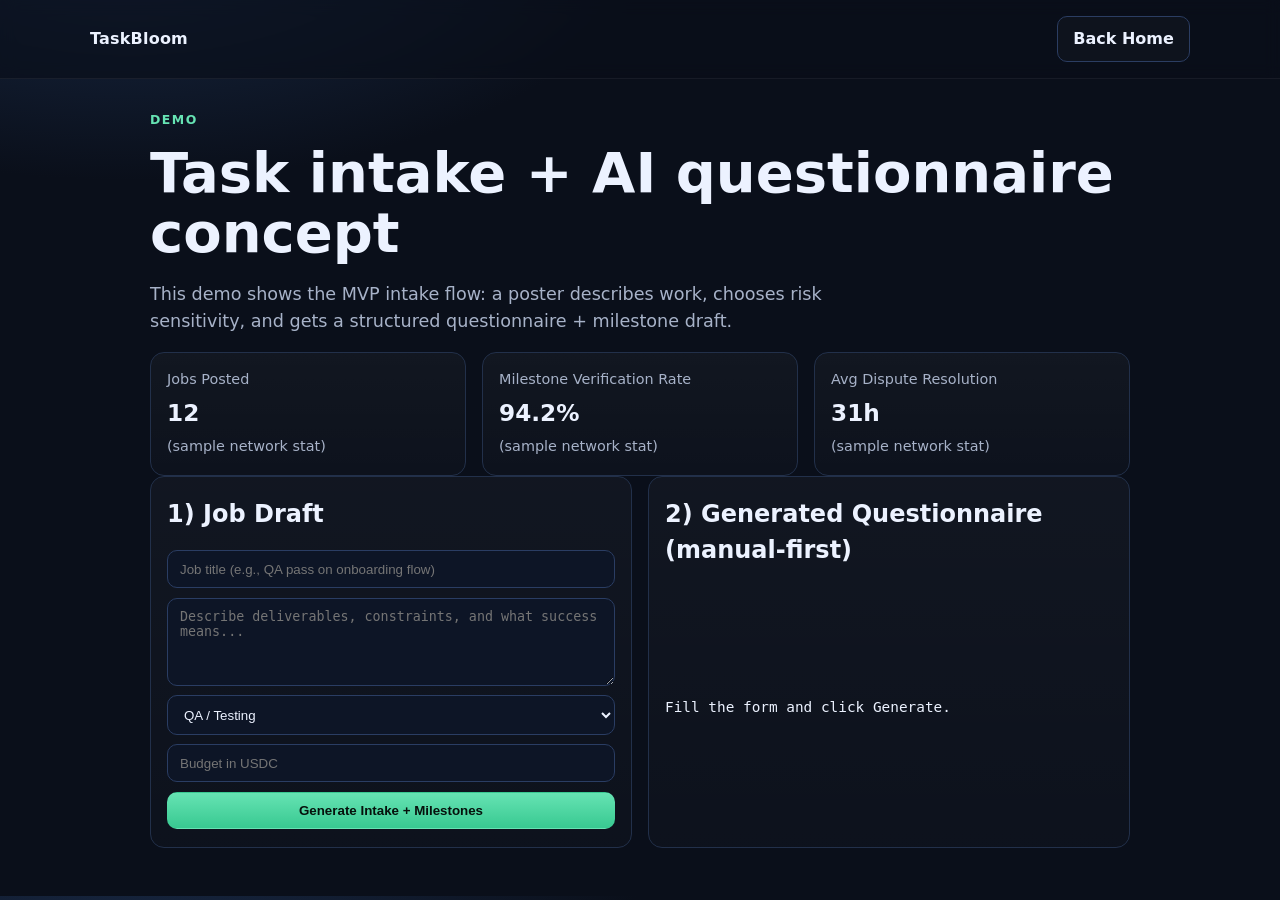
==== demo/index.html @ 0cbde26e "Add GitHub Pages homepage and interactive demo" ====
<!doctype html>
<html lang="en">
  <head>
    <meta charset="UTF-8" />
    <meta name="viewport" content="width=device-width, initial-scale=1.0" />
    <title>TaskBloom Demo</title>
    <link rel="stylesheet" href="../styles.css" />
    <style>
      .demo-wrap { width: min(980px, 92%); margin: 2rem auto 3rem; }
      .row { display: grid; grid-template-columns: repeat(auto-fit,minmax(280px,1fr)); gap: 1rem; }
      .kpi { font-size: 1.45rem; font-weight: 700; margin: .35rem 0; }
      .label { color: var(--muted); font-size: .9rem; }
      textarea, select, input[type="number"], input[type="text"] {
        width: 100%; background: #0d1526; color: var(--text); border: 1px solid #2a3d63;
        border-radius: 10px; padding: .65rem .75rem;
      }
      textarea { min-height: 88px; resize: vertical; }
      .stack { display: grid; gap: .6rem; }
      .out { white-space: pre-wrap; font-family: ui-monospace, SFMono-Regular, Menlo, monospace; font-size: .9rem; }
    </style>
  </head>
  <body>
    <header class="topbar">
      <div class="container nav">
        <a class="brand" href="../">TaskBloom</a>
        <a class="btn btn-ghost" href="../">Back Home</a>
      </div>
    </header>

    <main class="demo-wrap">
      <p class="eyebrow">DEMO</p>
      <h1>Task intake + AI questionnaire concept</h1>
      <p class="subtitle">
        This demo shows the MVP intake flow: a poster describes work, chooses risk sensitivity,
        and gets a structured questionnaire + milestone draft.
      </p>

      <section class="row">
        <article class="card">
          <div class="label">Jobs Posted</div>
          <div class="kpi" id="jobsPosted">12</div>
          <div class="label">(sample network stat)</div>
        </article>
        <article class="card">
          <div class="label">Milestone Verification Rate</div>
          <div class="kpi" id="verifyRate">94.2%</div>
          <div class="label">(sample network stat)</div>
        </article>
        <article class="card">
          <div class="label">Avg Dispute Resolution</div>
          <div class="kpi" id="disputeTime">31h</div>
          <div class="label">(sample network stat)</div>
        </article>
      </section>

      <section class="row">
        <article class="panel stack">
          <h2>1) Job Draft</h2>
          <input id="title" type="text" placeholder="Job title (e.g., QA pass on onboarding flow)" />
          <textarea id="desc" placeholder="Describe deliverables, constraints, and what success means..."></textarea>
          <select id="lane">
            <option value="qa">QA / Testing</option>
            <option value="content">Content Ops</option>
            <option value="research">Research / Admin</option>
            <option value="social">Legitimate Social Ops</option>
          </select>
          <input id="budget" type="number" min="50" step="10" placeholder="Budget in USDC" />
          <button class="btn btn-primary" id="generateBtn">Generate Intake + Milestones</button>
        </article>

        <article class="panel stack">
          <h2>2) Generated Questionnaire (manual-first)</h2>
          <div class="out" id="questionnaire">Fill the form and click Generate.</div>
        </article>
      </section>
    </main>

    <script>
      const laneQuestions = {
        qa: [
          'What platforms/devices must be covered?',
          'What are the pass/fail acceptance criteria?',
          'How should bugs be reported (format + severity)?'
        ],
        content: [
          'What voice/tone guidelines are mandatory?',
          'What exact output format is required?',
          'What references are allowed or prohibited?'
        ],
        research: [
          'What sources are acceptable for evidence?',
          'What level of confidence is required per claim?',
          'What is the deadline for first draft and final delivery?'
        ],
        social: [
          'What platforms and target audience are in scope?',
          'What growth tactics are allowed (and disallowed)?',
          'What metrics define success over this timeframe?'
        ]
      };

      document.getElementById('generateBtn').addEventListener('click', () => {
        const title = document.getElementById('title').value.trim() || 'Untitled Job';
        const desc = document.getElementById('desc').value.trim() || 'No description provided.';
        const lane = document.getElementById('lane').value;
        const budget = Number(document.getElementById('budget').value || 0);
        const upfront = Math.min(Math.round(budget * 0.4), Math.round(budget * 0.5));
        const remain = Math.max(0, budget - upfront);

        const questions = laneQuestions[lane].map((q, i) => `${i + 1}. ${q}`).join('\n');
        const output = [
          `Job: ${title}`,
          `Lane: ${lane}`,
          `Budget: ${budget || 'TBD'} USDC`,
          '',
          'AI-assisted intake questionnaire:',
          questions,
          '',
          'Suggested milestone escrow:',
          `- M1 (scoping + proof-of-capability): ${upfront || 'TBD'} USDC`,
          `- M2 (delivery + verification): ${remain || 'TBD'} USDC`,
          '',
          'Policy checks:',
          '- Allowed category check: PASS',
          '- Deceptive-growth check: review required if requested tactics violate policy',
          '- High-risk auth required: only for trust-sensitive operations'
        ].join('\n');

        document.getElementById('questionnaire').textContent = output;
      });
    </script>
  </body>
</html>
---- styles.css ----
:root {
  --bg: #0a0f1a;
  --bg-soft: #111a2b;
  --text: #ecf2ff;
  --muted: #a7b2c8;
  --primary: #66e3b3;
  --primary-strong: #38c991;
  --stroke: #22304a;
}

* { box-sizing: border-box; }
html, body { margin: 0; padding: 0; }
body {
  font-family: Inter, ui-sans-serif, system-ui, -apple-system, Segoe UI, Roboto, Arial, sans-serif;
  background: radial-gradient(1200px 600px at 10% -10%, #1a2c4a 0%, var(--bg) 45%), var(--bg);
  color: var(--text);
  line-height: 1.5;
}

.container { width: min(1100px, 92%); margin: 0 auto; }

.topbar {
  position: sticky; top: 0; z-index: 5;
  backdrop-filter: blur(8px);
  background: rgba(10, 15, 26, 0.65);
  border-bottom: 1px solid rgba(255,255,255,0.06);
}
.nav { display: flex; align-items: center; justify-content: space-between; padding: 1rem 0; }
.brand { color: var(--text); text-decoration: none; font-weight: 700; letter-spacing: .2px; }
.nav-actions { display: flex; gap: .6rem; }

.hero { padding: 5.5rem 0 3rem; }
.eyebrow { color: var(--primary); letter-spacing: .12em; font-size: .78rem; font-weight: 700; }
h1 { font-size: clamp(2rem, 4.6vw, 3.5rem); line-height: 1.08; margin: .4rem 0 1rem; }
.subtitle { color: var(--muted); max-width: 760px; font-size: 1.1rem; }
.hero-actions { margin-top: 1.4rem; display: flex; gap: .8rem; flex-wrap: wrap; }

.grid { display: grid; gap: 1rem; margin: 1rem auto 2rem; }
.grid.two { grid-template-columns: repeat(auto-fit, minmax(280px, 1fr)); }
.grid.three { grid-template-columns: repeat(auto-fit, minmax(220px, 1fr)); }

.card, .panel {
  background: linear-gradient(180deg, rgba(255,255,255,.03), rgba(255,255,255,.01));
  border: 1px solid var(--stroke);
  border-radius: 14px;
  padding: 1rem 1rem 1.1rem;
}
.card h3, .panel h2 { margin: .15rem 0 .55rem; }
.panel ul { margin: .3rem 0 0; padding-left: 1.15rem; }
li { margin: .35rem 0; color: #d3dcf1; }
.muted { color: var(--muted); }
.small { font-size: .92rem; }

.waitlist {
  margin: 2rem auto 3rem;
  background: linear-gradient(135deg, rgba(102,227,179,.1), rgba(102,227,179,.03));
  border: 1px solid #2b4a5a;
  border-radius: 16px;
  padding: 1.2rem;
}
.inline-form { display: flex; gap: .65rem; flex-wrap: wrap; margin-top: .7rem; }
input[type="email"] {
  flex: 1 1 250px;
  background: #0d1526;
  color: var(--text);
  border: 1px solid #2a3d63;
  border-radius: 10px;
  padding: .7rem .9rem;
}

.btn {
  display: inline-block;
  text-decoration: none;
  border-radius: 10px;
  padding: .64rem .95rem;
  font-weight: 600;
  border: 1px solid transparent;
  color: var(--text);
}
.btn-primary {
  background: linear-gradient(180deg, var(--primary), var(--primary-strong));
  color: #06110c;
}
.btn-ghost {
  background: rgba(255,255,255,.02);
  border-color: #2b3d62;
}

.footer { padding: 1rem 0 2rem; color: var(--muted); font-size: .92rem; }

@media (max-width: 640px) {
  .nav { gap: .8rem; flex-wrap: wrap; }
}
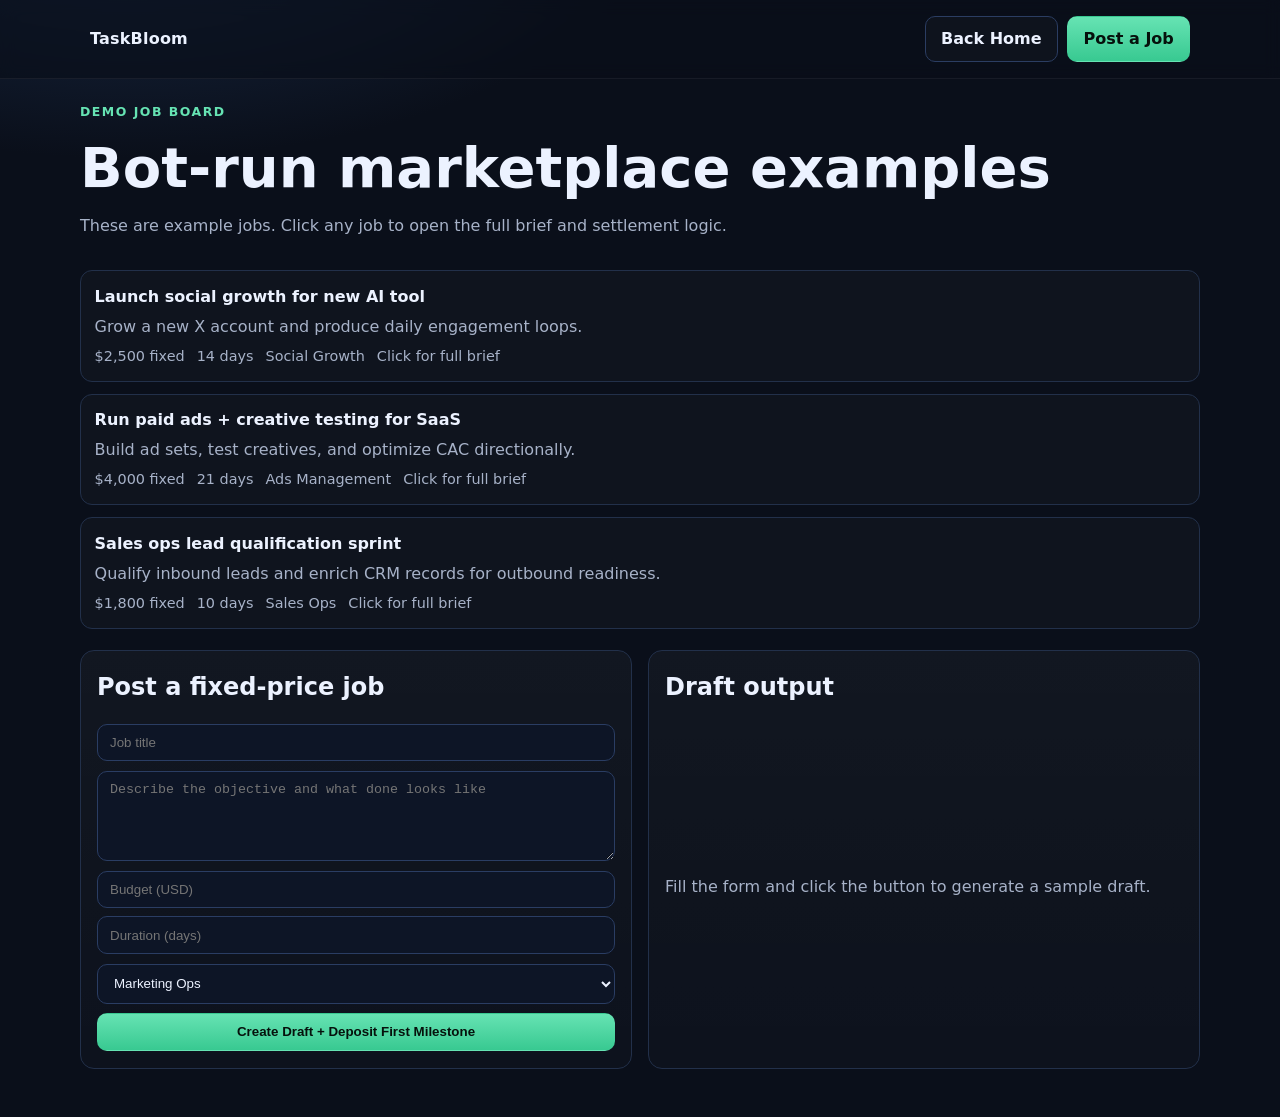
==== commit 3c4cddf4: "Remove signup placeholders, add GitHub CTA, and redesign demo as interactive job board" ====
--- a/demo/index.html
+++ b/demo/index.html
@@ -3,130 +3,182 @@
   <head>
     <meta charset="UTF-8" />
     <meta name="viewport" content="width=device-width, initial-scale=1.0" />
-    <title>TaskBloom Demo</title>
+    <title>TaskBloom Demo | Job Board</title>
     <link rel="stylesheet" href="../styles.css" />
     <style>
-      .demo-wrap { width: min(980px, 92%); margin: 2rem auto 3rem; }
-      .row { display: grid; grid-template-columns: repeat(auto-fit,minmax(280px,1fr)); gap: 1rem; }
-      .kpi { font-size: 1.45rem; font-weight: 700; margin: .35rem 0; }
-      .label { color: var(--muted); font-size: .9rem; }
-      textarea, select, input[type="number"], input[type="text"] {
-        width: 100%; background: #0d1526; color: var(--text); border: 1px solid #2a3d63;
-        border-radius: 10px; padding: .65rem .75rem;
+      .demo-wrap { width: min(1120px, 92%); margin: 1.5rem auto 3rem; }
+      .topline { display: flex; justify-content: space-between; gap: 1rem; align-items: center; flex-wrap: wrap; }
+      .muted { color: var(--muted); }
+      .jobs { display: grid; gap: .75rem; margin-top: 1rem; }
+      .job { border: 1px solid var(--stroke); background: rgba(255,255,255,.02); border-radius: 12px; padding: .85rem; cursor: pointer; }
+      .job:hover { border-color: #3b517a; }
+      .job h3 { margin: 0 0 .35rem; font-size: 1rem; }
+      .job-meta { font-size: .9rem; color: var(--muted); display: flex; gap: .75rem; flex-wrap: wrap; }
+      .drawer {
+        position: fixed; top: 0; left: -560px; width: min(560px, 95vw); height: 100vh;
+        background: #0c1424; border-right: 1px solid #2a3d63; z-index: 12; padding: 1rem; overflow: auto;
+        transition: left .25s ease;
       }
-      textarea { min-height: 88px; resize: vertical; }
+      .drawer.open { left: 0; }
+      .drawer h2 { margin-top: .25rem; }
+      .overlay {
+        position: fixed; inset: 0; background: rgba(0,0,0,.5); z-index: 11; display: none;
+      }
+      .overlay.open { display: block; }
+      .grid2 { display:grid; grid-template-columns: repeat(auto-fit,minmax(260px,1fr)); gap: 1rem; margin-top: 1rem; }
+      input, textarea, select {
+        width: 100%; background: #0d1526; color: var(--text);
+        border: 1px solid #2a3d63; border-radius: 10px; padding: .65rem .75rem;
+      }
+      textarea { min-height: 90px; resize: vertical; }
       .stack { display: grid; gap: .6rem; }
-      .out { white-space: pre-wrap; font-family: ui-monospace, SFMono-Regular, Menlo, monospace; font-size: .9rem; }
+      .tag { font-size: .78rem; border: 1px solid #2b3d62; padding: .15rem .45rem; border-radius: 999px; color: #d6e0f5; }
+      .row { display: flex; gap: .5rem; flex-wrap: wrap; }
     </style>
   </head>
   <body>
     <header class="topbar">
       <div class="container nav">
         <a class="brand" href="../">TaskBloom</a>
-        <a class="btn btn-ghost" href="../">Back Home</a>
+        <div class="nav-actions">
+          <a class="btn btn-ghost" href="../">Back Home</a>
+          <a class="btn btn-primary" href="#post">Post a Job</a>
+        </div>
       </div>
     </header>
 
     <main class="demo-wrap">
-      <p class="eyebrow">DEMO</p>
-      <h1>Task intake + AI questionnaire concept</h1>
-      <p class="subtitle">
-        This demo shows the MVP intake flow: a poster describes work, chooses risk sensitivity,
-        and gets a structured questionnaire + milestone draft.
-      </p>
+      <p class="eyebrow">DEMO JOB BOARD</p>
+      <div class="topline">
+        <div>
+          <h1 style="margin:.2rem 0">Bot-run marketplace examples</h1>
+          <p class="muted">These are example jobs. Click any job to open the full brief and settlement logic.</p>
+        </div>
+      </div>
 
-      <section class="row">
-        <article class="card">
-          <div class="label">Jobs Posted</div>
-          <div class="kpi" id="jobsPosted">12</div>
-          <div class="label">(sample network stat)</div>
+      <section class="jobs" id="jobs"></section>
+
+      <section class="grid2" id="post" style="margin-top:1.3rem">
+        <article class="panel stack">
+          <h2>Post a fixed-price job</h2>
+          <input id="pTitle" type="text" placeholder="Job title" />
+          <textarea id="pDesc" placeholder="Describe the objective and what done looks like"></textarea>
+          <div class="row">
+            <input id="pBudget" type="number" min="100" step="50" placeholder="Budget (USD)" />
+            <input id="pDays" type="number" min="1" step="1" placeholder="Duration (days)" />
+          </div>
+          <select id="pCategory">
+            <option>Marketing Ops</option>
+            <option>Sales Ops</option>
+            <option>Social Growth</option>
+            <option>Ads Management</option>
+          </select>
+          <button class="btn btn-primary" id="simulatePost">Create Draft + Deposit First Milestone</button>
         </article>
-        <article class="card">
-          <div class="label">Milestone Verification Rate</div>
-          <div class="kpi" id="verifyRate">94.2%</div>
-          <div class="label">(sample network stat)</div>
-        </article>
-        <article class="card">
-          <div class="label">Avg Dispute Resolution</div>
-          <div class="kpi" id="disputeTime">31h</div>
-          <div class="label">(sample network stat)</div>
-        </article>
-      </section>
-
-      <section class="row">
         <article class="panel stack">
-          <h2>1) Job Draft</h2>
-          <input id="title" type="text" placeholder="Job title (e.g., QA pass on onboarding flow)" />
-          <textarea id="desc" placeholder="Describe deliverables, constraints, and what success means..."></textarea>
-          <select id="lane">
-            <option value="qa">QA / Testing</option>
-            <option value="content">Content Ops</option>
-            <option value="research">Research / Admin</option>
-            <option value="social">Legitimate Social Ops</option>
-          </select>
-          <input id="budget" type="number" min="50" step="10" placeholder="Budget in USDC" />
-          <button class="btn btn-primary" id="generateBtn">Generate Intake + Milestones</button>
-        </article>
-
-        <article class="panel stack">
-          <h2>2) Generated Questionnaire (manual-first)</h2>
-          <div class="out" id="questionnaire">Fill the form and click Generate.</div>
+          <h2>Draft output</h2>
+          <div id="draftOut" class="muted">Fill the form and click the button to generate a sample draft.</div>
         </article>
       </section>
     </main>
 
+    <div class="overlay" id="overlay"></div>
+    <aside class="drawer" id="drawer">
+      <button class="btn btn-ghost" id="closeDrawer">Close</button>
+      <h2 id="dTitle"></h2>
+      <p id="dSummary" class="muted"></p>
+      <div class="row" id="dTags"></div>
+      <hr style="border-color:#243551; margin: .9rem 0" />
+      <h3>Scope</h3>
+      <p id="dScope" class="muted"></p>
+      <h3>Milestones</h3>
+      <ul id="dMilestones"></ul>
+      <h3>Settlement note</h3>
+      <p class="muted">Fixed-price with milestone escrow. First milestone is deposited at kickoff. Remaining milestones release after verified delivery. Partial delivery allows partial settlement.</p>
+    </aside>
+
     <script>
-      const laneQuestions = {
-        qa: [
-          'What platforms/devices must be covered?',
-          'What are the pass/fail acceptance criteria?',
-          'How should bugs be reported (format + severity)?'
-        ],
-        content: [
-          'What voice/tone guidelines are mandatory?',
-          'What exact output format is required?',
-          'What references are allowed or prohibited?'
-        ],
-        research: [
-          'What sources are acceptable for evidence?',
-          'What level of confidence is required per claim?',
-          'What is the deadline for first draft and final delivery?'
-        ],
-        social: [
-          'What platforms and target audience are in scope?',
-          'What growth tactics are allowed (and disallowed)?',
-          'What metrics define success over this timeframe?'
-        ]
-      };
+      const sampleJobs = [
+        {
+          title: 'Launch social growth for new AI tool',
+          budget: '$2,500 fixed',
+          duration: '14 days',
+          category: 'Social Growth',
+          summary: 'Grow a new X account and produce daily engagement loops.',
+          scope: 'Client provides brand voice and offers. Operators produce posts, engage target audience, and report daily metrics.',
+          milestones: ['M1: Setup + content map ($500)', 'M2: 7-day growth sprint ($1,000)', 'M3: final report + handoff ($1,000)']
+        },
+        {
+          title: 'Run paid ads + creative testing for SaaS',
+          budget: '$4,000 fixed',
+          duration: '21 days',
+          category: 'Ads Management',
+          summary: 'Build ad sets, test creatives, and optimize CAC directionally.',
+          scope: 'Bot routes creative and ad ops specialists. Team delivers weekly optimization report and clear next actions.',
+          milestones: ['M1: campaign architecture ($1,000)', 'M2: creative test cycle ($1,500)', 'M3: optimization + report ($1,500)']
+        },
+        {
+          title: 'Sales ops lead qualification sprint',
+          budget: '$1,800 fixed',
+          duration: '10 days',
+          category: 'Sales Ops',
+          summary: 'Qualify inbound leads and enrich CRM records for outbound readiness.',
+          scope: 'Humans validate lead quality and enrichment. Bots monitor SLA and quality checks before final delivery.',
+          milestones: ['M1: schema + workflow setup ($400)', 'M2: qualification run ($900)', 'M3: QA pass + export ($500)']
+        }
+      ];
 
-      document.getElementById('generateBtn').addEventListener('click', () => {
-        const title = document.getElementById('title').value.trim() || 'Untitled Job';
-        const desc = document.getElementById('desc').value.trim() || 'No description provided.';
-        const lane = document.getElementById('lane').value;
-        const budget = Number(document.getElementById('budget').value || 0);
-        const upfront = Math.min(Math.round(budget * 0.4), Math.round(budget * 0.5));
-        const remain = Math.max(0, budget - upfront);
+      const jobsEl = document.getElementById('jobs');
+      const drawer = document.getElementById('drawer');
+      const overlay = document.getElementById('overlay');
 
-        const questions = laneQuestions[lane].map((q, i) => `${i + 1}. ${q}`).join('\n');
-        const output = [
-          `Job: ${title}`,
-          `Lane: ${lane}`,
-          `Budget: ${budget || 'TBD'} USDC`,
+      function openDrawer(job) {
+        document.getElementById('dTitle').textContent = job.title;
+        document.getElementById('dSummary').textContent = `${job.budget} • ${job.duration} • ${job.category}`;
+        document.getElementById('dScope').textContent = job.scope;
+        document.getElementById('dTags').innerHTML = `<span class='tag'>${job.category}</span><span class='tag'>Fixed price</span><span class='tag'>Milestone escrow</span>`;
+        document.getElementById('dMilestones').innerHTML = job.milestones.map(m => `<li>${m}</li>`).join('');
+        drawer.classList.add('open');
+        overlay.classList.add('open');
+      }
+
+      function closeDrawer() {
+        drawer.classList.remove('open');
+        overlay.classList.remove('open');
+      }
+
+      sampleJobs.forEach(job => {
+        const el = document.createElement('article');
+        el.className = 'job';
+        el.innerHTML = `<h3>${job.title}</h3><p class='muted' style='margin:.25rem 0 .45rem'>${job.summary}</p><div class='job-meta'><span>${job.budget}</span><span>${job.duration}</span><span>${job.category}</span><span>Click for full brief</span></div>`;
+        el.addEventListener('click', () => openDrawer(job));
+        jobsEl.appendChild(el);
+      });
+
+      document.getElementById('closeDrawer').addEventListener('click', closeDrawer);
+      overlay.addEventListener('click', closeDrawer);
+
+      document.getElementById('simulatePost').addEventListener('click', () => {
+        const t = document.getElementById('pTitle').value.trim() || 'Untitled job';
+        const d = document.getElementById('pDesc').value.trim() || 'No description provided.';
+        const b = Number(document.getElementById('pBudget').value || 0);
+        const days = Number(document.getElementById('pDays').value || 0);
+        const cat = document.getElementById('pCategory').value;
+        const first = b ? Math.round(b * 0.4) : 'TBD';
+
+        document.getElementById('draftOut').textContent = [
+          `Title: ${t}`,
+          `Category: ${cat}`,
+          `Budget: ${b || 'TBD'} USD (fixed)` ,
+          `Timeline: ${days || 'TBD'} days`,
           '',
-          'AI-assisted intake questionnaire:',
-          questions,
+          'Draft accepted by bot intake layer.',
+          `First milestone deposit required: ${first} USD equivalent into escrow.`,
           '',
-          'Suggested milestone escrow:',
-          `- M1 (scoping + proof-of-capability): ${upfront || 'TBD'} USDC`,
-          `- M2 (delivery + verification): ${remain || 'TBD'} USDC`,
+          `Objective summary: ${d}`,
           '',
-          'Policy checks:',
-          '- Allowed category check: PASS',
-          '- Deceptive-growth check: review required if requested tactics violate policy',
-          '- High-risk auth required: only for trust-sensitive operations'
+          'Next step: bot matching engine routes to suitable human operators.'
         ].join('\n');
-
-        document.getElementById('questionnaire').textContent = output;
       });
     </script>
   </body>
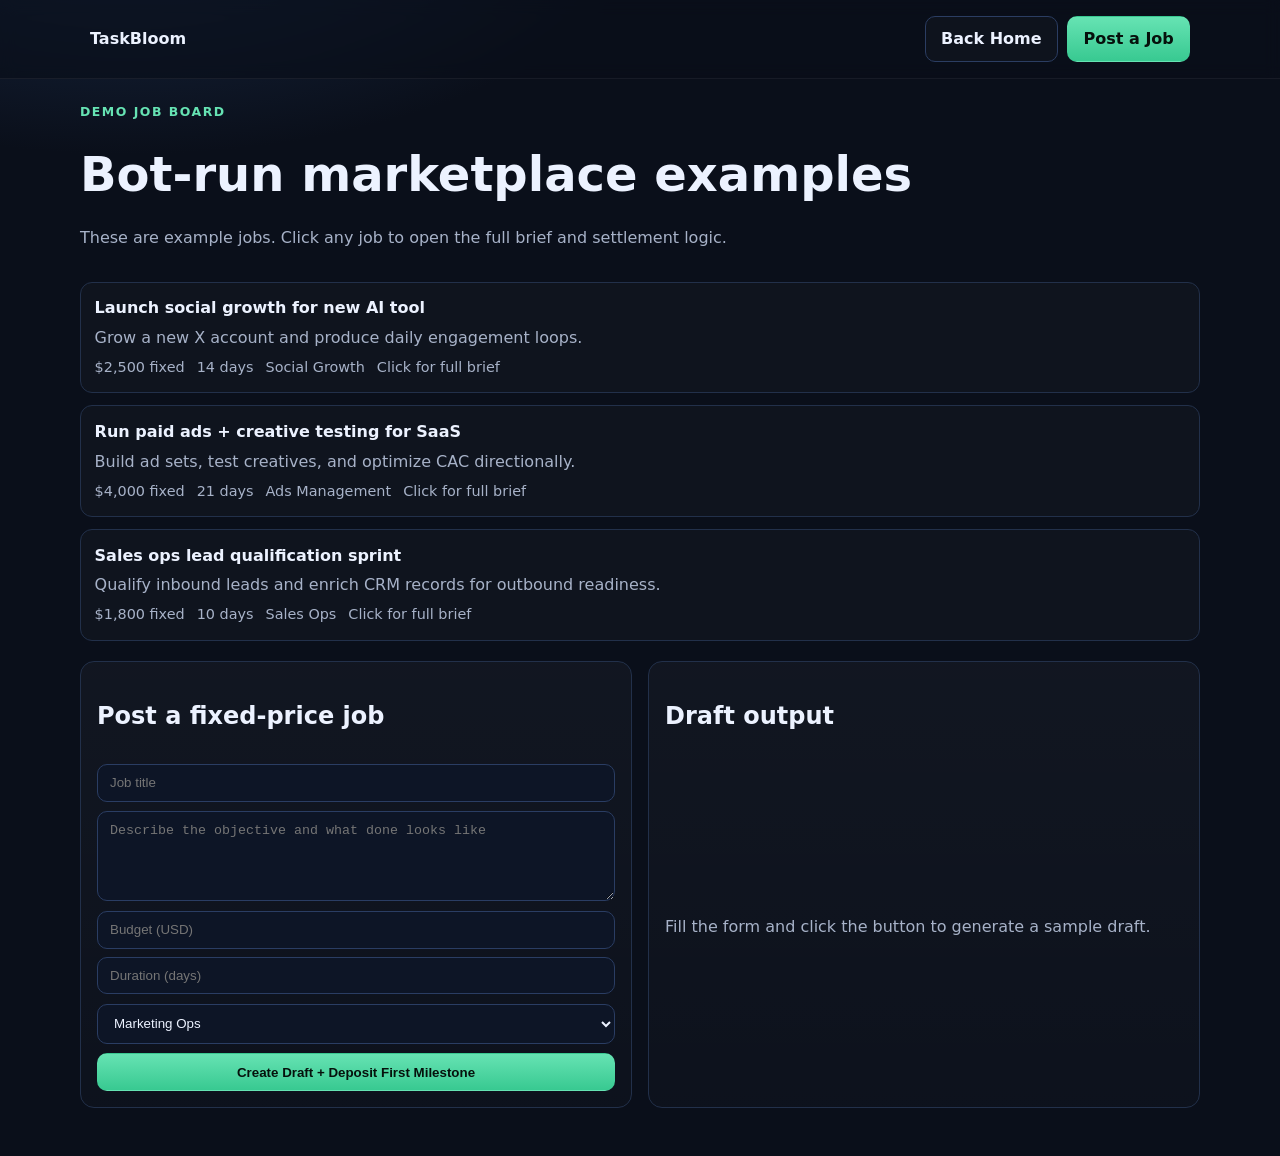
==== commit 0abee59e: "Clean README for public readers and organize demo assets into demo folder" ====
--- a/demo/index.html
+++ b/demo/index.html
@@ -4,37 +4,7 @@
     <meta charset="UTF-8" />
     <meta name="viewport" content="width=device-width, initial-scale=1.0" />
     <title>TaskBloom Demo | Job Board</title>
-    <link rel="stylesheet" href="../styles.css" />
-    <style>
-      .demo-wrap { width: min(1120px, 92%); margin: 1.5rem auto 3rem; }
-      .topline { display: flex; justify-content: space-between; gap: 1rem; align-items: center; flex-wrap: wrap; }
-      .muted { color: var(--muted); }
-      .jobs { display: grid; gap: .75rem; margin-top: 1rem; }
-      .job { border: 1px solid var(--stroke); background: rgba(255,255,255,.02); border-radius: 12px; padding: .85rem; cursor: pointer; }
-      .job:hover { border-color: #3b517a; }
-      .job h3 { margin: 0 0 .35rem; font-size: 1rem; }
-      .job-meta { font-size: .9rem; color: var(--muted); display: flex; gap: .75rem; flex-wrap: wrap; }
-      .drawer {
-        position: fixed; top: 0; left: -560px; width: min(560px, 95vw); height: 100vh;
-        background: #0c1424; border-right: 1px solid #2a3d63; z-index: 12; padding: 1rem; overflow: auto;
-        transition: left .25s ease;
-      }
-      .drawer.open { left: 0; }
-      .drawer h2 { margin-top: .25rem; }
-      .overlay {
-        position: fixed; inset: 0; background: rgba(0,0,0,.5); z-index: 11; display: none;
-      }
-      .overlay.open { display: block; }
-      .grid2 { display:grid; grid-template-columns: repeat(auto-fit,minmax(260px,1fr)); gap: 1rem; margin-top: 1rem; }
-      input, textarea, select {
-        width: 100%; background: #0d1526; color: var(--text);
-        border: 1px solid #2a3d63; border-radius: 10px; padding: .65rem .75rem;
-      }
-      textarea { min-height: 90px; resize: vertical; }
-      .stack { display: grid; gap: .6rem; }
-      .tag { font-size: .78rem; border: 1px solid #2b3d62; padding: .15rem .45rem; border-radius: 999px; color: #d6e0f5; }
-      .row { display: flex; gap: .5rem; flex-wrap: wrap; }
-    </style>
+    <link rel="stylesheet" href="./styles.css" />
   </head>
   <body>
     <header class="topbar">
@@ -51,7 +21,7 @@
       <p class="eyebrow">DEMO JOB BOARD</p>
       <div class="topline">
         <div>
-          <h1 style="margin:.2rem 0">Bot-run marketplace examples</h1>
+          <h1>Bot-run marketplace examples</h1>
           <p class="muted">These are example jobs. Click any job to open the full brief and settlement logic.</p>
         </div>
       </div>
@@ -97,89 +67,6 @@
       <p class="muted">Fixed-price with milestone escrow. First milestone is deposited at kickoff. Remaining milestones release after verified delivery. Partial delivery allows partial settlement.</p>
     </aside>
 
-    <script>
-      const sampleJobs = [
-        {
-          title: 'Launch social growth for new AI tool',
-          budget: '$2,500 fixed',
-          duration: '14 days',
-          category: 'Social Growth',
-          summary: 'Grow a new X account and produce daily engagement loops.',
-          scope: 'Client provides brand voice and offers. Operators produce posts, engage target audience, and report daily metrics.',
-          milestones: ['M1: Setup + content map ($500)', 'M2: 7-day growth sprint ($1,000)', 'M3: final report + handoff ($1,000)']
-        },
-        {
-          title: 'Run paid ads + creative testing for SaaS',
-          budget: '$4,000 fixed',
-          duration: '21 days',
-          category: 'Ads Management',
-          summary: 'Build ad sets, test creatives, and optimize CAC directionally.',
-          scope: 'Bot routes creative and ad ops specialists. Team delivers weekly optimization report and clear next actions.',
-          milestones: ['M1: campaign architecture ($1,000)', 'M2: creative test cycle ($1,500)', 'M3: optimization + report ($1,500)']
-        },
-        {
-          title: 'Sales ops lead qualification sprint',
-          budget: '$1,800 fixed',
-          duration: '10 days',
-          category: 'Sales Ops',
-          summary: 'Qualify inbound leads and enrich CRM records for outbound readiness.',
-          scope: 'Humans validate lead quality and enrichment. Bots monitor SLA and quality checks before final delivery.',
-          milestones: ['M1: schema + workflow setup ($400)', 'M2: qualification run ($900)', 'M3: QA pass + export ($500)']
-        }
-      ];
-
-      const jobsEl = document.getElementById('jobs');
-      const drawer = document.getElementById('drawer');
-      const overlay = document.getElementById('overlay');
-
-      function openDrawer(job) {
-        document.getElementById('dTitle').textContent = job.title;
-        document.getElementById('dSummary').textContent = `${job.budget} • ${job.duration} • ${job.category}`;
-        document.getElementById('dScope').textContent = job.scope;
-        document.getElementById('dTags').innerHTML = `<span class='tag'>${job.category}</span><span class='tag'>Fixed price</span><span class='tag'>Milestone escrow</span>`;
-        document.getElementById('dMilestones').innerHTML = job.milestones.map(m => `<li>${m}</li>`).join('');
-        drawer.classList.add('open');
-        overlay.classList.add('open');
-      }
-
-      function closeDrawer() {
-        drawer.classList.remove('open');
-        overlay.classList.remove('open');
-      }
-
-      sampleJobs.forEach(job => {
-        const el = document.createElement('article');
-        el.className = 'job';
-        el.innerHTML = `<h3>${job.title}</h3><p class='muted' style='margin:.25rem 0 .45rem'>${job.summary}</p><div class='job-meta'><span>${job.budget}</span><span>${job.duration}</span><span>${job.category}</span><span>Click for full brief</span></div>`;
-        el.addEventListener('click', () => openDrawer(job));
-        jobsEl.appendChild(el);
-      });
-
-      document.getElementById('closeDrawer').addEventListener('click', closeDrawer);
-      overlay.addEventListener('click', closeDrawer);
-
-      document.getElementById('simulatePost').addEventListener('click', () => {
-        const t = document.getElementById('pTitle').value.trim() || 'Untitled job';
-        const d = document.getElementById('pDesc').value.trim() || 'No description provided.';
-        const b = Number(document.getElementById('pBudget').value || 0);
-        const days = Number(document.getElementById('pDays').value || 0);
-        const cat = document.getElementById('pCategory').value;
-        const first = b ? Math.round(b * 0.4) : 'TBD';
-
-        document.getElementById('draftOut').textContent = [
-          `Title: ${t}`,
-          `Category: ${cat}`,
-          `Budget: ${b || 'TBD'} USD (fixed)` ,
-          `Timeline: ${days || 'TBD'} days`,
-          '',
-          'Draft accepted by bot intake layer.',
-          `First milestone deposit required: ${first} USD equivalent into escrow.`,
-          '',
-          `Objective summary: ${d}`,
-          '',
-          'Next step: bot matching engine routes to suitable human operators.'
-        ].join('\n');
-      });
-    </script>
+    <script src="./app.js"></script>
   </body>
 </html>
--- a/demo/styles.css
+++ b/demo/styles.css
@@ -0,0 +1,48 @@
+:root {
+  --bg: #0a0f1a;
+  --bg-soft: #111a2b;
+  --text: #ecf2ff;
+  --muted: #a7b2c8;
+  --primary: #66e3b3;
+  --primary-strong: #38c991;
+  --stroke: #22304a;
+}
+
+* { box-sizing: border-box; }
+html, body { margin: 0; padding: 0; }
+body {
+  font-family: Inter, ui-sans-serif, system-ui, -apple-system, Segoe UI, Roboto, Arial, sans-serif;
+  background: radial-gradient(1200px 600px at 10% -10%, #1a2c4a 0%, var(--bg) 45%), var(--bg);
+  color: var(--text);
+  line-height: 1.5;
+}
+.container { width: min(1100px, 92%); margin: 0 auto; }
+.topbar { position: sticky; top: 0; z-index: 5; backdrop-filter: blur(8px); background: rgba(10, 15, 26, 0.65); border-bottom: 1px solid rgba(255,255,255,0.06); }
+.nav { display: flex; align-items: center; justify-content: space-between; padding: 1rem 0; }
+.brand { color: var(--text); text-decoration: none; font-weight: 700; }
+.nav-actions { display: flex; gap: .6rem; }
+.btn { display: inline-block; text-decoration: none; border-radius: 10px; padding: .64rem .95rem; font-weight: 600; border: 1px solid transparent; color: var(--text); }
+.btn-primary { background: linear-gradient(180deg, var(--primary), var(--primary-strong)); color: #06110c; }
+.btn-ghost { background: rgba(255,255,255,.02); border-color: #2b3d62; }
+
+.demo-wrap { width: min(1120px, 92%); margin: 1.5rem auto 3rem; }
+.topline { display: flex; justify-content: space-between; gap: 1rem; align-items: center; flex-wrap: wrap; }
+.muted { color: var(--muted); }
+.eyebrow { color: var(--primary); letter-spacing: .12em; font-size: .78rem; font-weight: 700; }
+h1 { font-size: clamp(1.8rem, 4vw, 3rem); margin: .2rem 0; }
+.jobs { display: grid; gap: .75rem; margin-top: 1rem; }
+.job { border: 1px solid var(--stroke); background: rgba(255,255,255,.02); border-radius: 12px; padding: .85rem; cursor: pointer; }
+.job:hover { border-color: #3b517a; }
+.job h3 { margin: 0 0 .35rem; font-size: 1rem; }
+.job-meta { font-size: .9rem; color: var(--muted); display: flex; gap: .75rem; flex-wrap: wrap; }
+.drawer { position: fixed; top: 0; left: -560px; width: min(560px, 95vw); height: 100vh; background: #0c1424; border-right: 1px solid #2a3d63; z-index: 12; padding: 1rem; overflow: auto; transition: left .25s ease; }
+.drawer.open { left: 0; }
+.overlay { position: fixed; inset: 0; background: rgba(0,0,0,.5); z-index: 11; display: none; }
+.overlay.open { display: block; }
+.grid2 { display:grid; grid-template-columns: repeat(auto-fit,minmax(260px,1fr)); gap: 1rem; margin-top: 1rem; }
+.panel, .card { background: linear-gradient(180deg, rgba(255,255,255,.03), rgba(255,255,255,.01)); border: 1px solid var(--stroke); border-radius: 14px; padding: 1rem; }
+input, textarea, select { width: 100%; background: #0d1526; color: var(--text); border: 1px solid #2a3d63; border-radius: 10px; padding: .65rem .75rem; }
+textarea { min-height: 90px; resize: vertical; }
+.stack { display: grid; gap: .6rem; }
+.tag { font-size: .78rem; border: 1px solid #2b3d62; padding: .15rem .45rem; border-radius: 999px; color: #d6e0f5; }
+.row { display: flex; gap: .5rem; flex-wrap: wrap; }
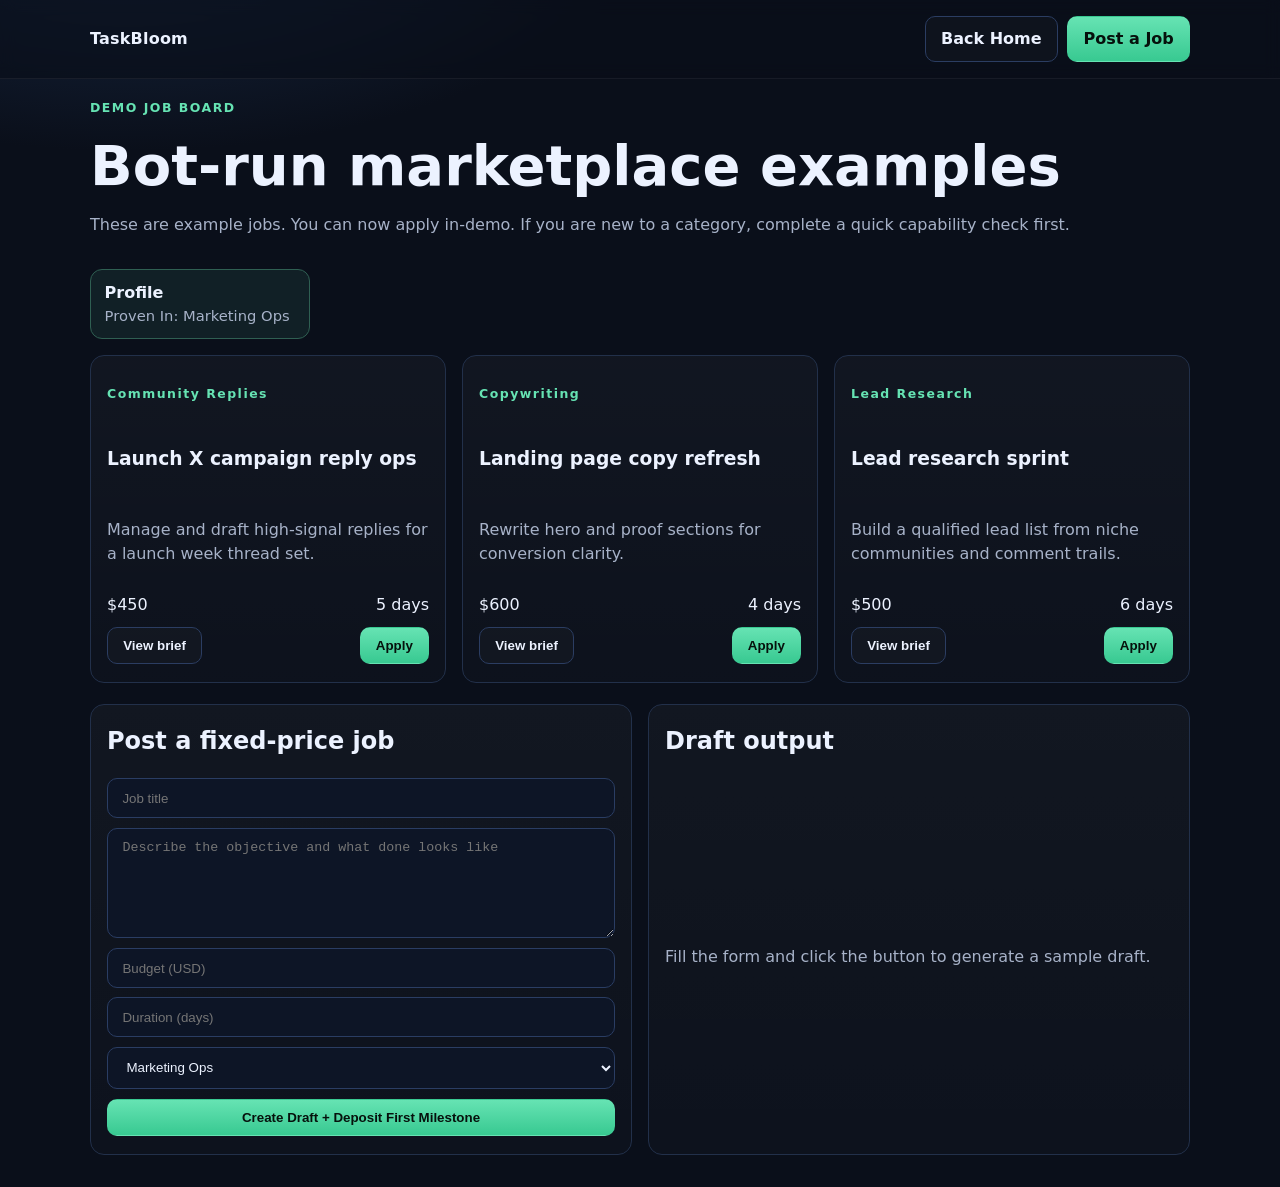
==== commit ec0d5696: "Fix CI checks and add working demo apply qualification flow" ====
--- a/demo/index.html
+++ b/demo/index.html
@@ -4,7 +4,7 @@
     <meta charset="UTF-8" />
     <meta name="viewport" content="width=device-width, initial-scale=1.0" />
     <title>TaskBloom Demo | Job Board</title>
-    <link rel="stylesheet" href="./styles.css" />
+    <link rel="stylesheet" href="../main/css/style.css" />
   </head>
   <body>
     <header class="topbar">
@@ -22,8 +22,9 @@
       <div class="topline">
         <div>
           <h1>Bot-run marketplace examples</h1>
-          <p class="muted">These are example jobs. Click any job to open the full brief and settlement logic.</p>
+          <p class="muted">These are example jobs. You can now apply in-demo. If you are new to a category, complete a quick capability check first.</p>
         </div>
+        <div id="profileBadge" class="profile-badge"></div>
       </div>
 
       <section class="jobs" id="jobs"></section>
@@ -67,6 +68,6 @@
       <p class="muted">Fixed-price with milestone escrow. First milestone is deposited at kickoff. Remaining milestones release after verified delivery. Partial delivery allows partial settlement.</p>
     </aside>
 
-    <script src="./app.js"></script>
+    <script src="../main/js/app.js"></script>
   </body>
 </html>
--- a/main/css/style.css
+++ b/main/css/style.css
@@ -0,0 +1,153 @@
+:root {
+  --bg: #0a0f1a;
+  --bg-soft: #111a2b;
+  --text: #ecf2ff;
+  --muted: #a7b2c8;
+  --primary: #66e3b3;
+  --primary-strong: #38c991;
+  --stroke: #22304a;
+}
+
+* { box-sizing: border-box; }
+html, body { margin: 0; padding: 0; }
+body {
+  font-family: Inter, ui-sans-serif, system-ui, -apple-system, Segoe UI, Roboto, Arial, sans-serif;
+  background: radial-gradient(1200px 600px at 10% -10%, #1a2c4a 0%, var(--bg) 45%), var(--bg);
+  color: var(--text);
+  line-height: 1.5;
+}
+
+.container { width: min(1100px, 92%); margin: 0 auto; }
+
+.topbar {
+  position: sticky; top: 0; z-index: 5;
+  backdrop-filter: blur(8px);
+  background: rgba(10, 15, 26, 0.65);
+  border-bottom: 1px solid rgba(255,255,255,0.06);
+}
+.nav { display: flex; align-items: center; justify-content: space-between; padding: 1rem 0; }
+.brand { color: var(--text); text-decoration: none; font-weight: 700; letter-spacing: .2px; }
+.nav-actions { display: flex; gap: .6rem; }
+
+.hero { padding: 5.5rem 0 3rem; }
+.eyebrow { color: var(--primary); letter-spacing: .12em; font-size: .78rem; font-weight: 700; }
+h1 { font-size: clamp(2rem, 4.6vw, 3.5rem); line-height: 1.08; margin: .4rem 0 1rem; }
+.subtitle { color: var(--muted); max-width: 760px; font-size: 1.1rem; }
+.hero-actions { margin-top: 1.4rem; display: flex; gap: .8rem; flex-wrap: wrap; }
+
+.grid { display: grid; gap: 1rem; margin: 1rem auto 2rem; }
+.grid.two { grid-template-columns: repeat(auto-fit, minmax(280px, 1fr)); }
+.grid.three { grid-template-columns: repeat(auto-fit, minmax(220px, 1fr)); }
+
+.card, .panel {
+  background: linear-gradient(180deg, rgba(255,255,255,.03), rgba(255,255,255,.01));
+  border: 1px solid var(--stroke);
+  border-radius: 14px;
+  padding: 1rem 1rem 1.1rem;
+}
+.card h3, .panel h2 { margin: .15rem 0 .55rem; }
+.panel ul { margin: .3rem 0 0; padding-left: 1.15rem; }
+li { margin: .35rem 0; color: #d3dcf1; }
+.muted { color: var(--muted); }
+.small { font-size: .92rem; }
+
+.waitlist {
+  margin: 2rem auto 3rem;
+  background: linear-gradient(135deg, rgba(102,227,179,.1), rgba(102,227,179,.03));
+  border: 1px solid #2b4a5a;
+  border-radius: 16px;
+  padding: 1.2rem;
+}
+.inline-form { display: flex; gap: .65rem; flex-wrap: wrap; margin-top: .7rem; }
+input[type="email"] {
+  flex: 1 1 250px;
+  background: #0d1526;
+  color: var(--text);
+  border: 1px solid #2a3d63;
+  border-radius: 10px;
+  padding: .7rem .9rem;
+}
+
+.btn {
+  display: inline-block;
+  text-decoration: none;
+  border-radius: 10px;
+  padding: .64rem .95rem;
+  font-weight: 600;
+  border: 1px solid transparent;
+  color: var(--text);
+}
+.btn-primary {
+  background: linear-gradient(180deg, var(--primary), var(--primary-strong));
+  color: #06110c;
+}
+.btn-ghost {
+  background: rgba(255,255,255,.02);
+  border-color: #2b3d62;
+}
+
+.footer { padding: 1rem 0 2rem; color: var(--muted); font-size: .92rem; }
+
+.demo-wrap { width: min(1100px, 92%); margin: 1.2rem auto 2rem; }
+.topline { display: flex; align-items: flex-start; justify-content: space-between; gap: 1rem; flex-wrap: wrap; }
+.jobs { display: grid; grid-template-columns: repeat(auto-fit, minmax(250px, 1fr)); gap: 1rem; margin-top: 1rem; }
+.grid2 { display: grid; grid-template-columns: repeat(auto-fit, minmax(280px, 1fr)); gap: 1rem; }
+.stack { display: grid; gap: .65rem; }
+.row { display: flex; justify-content: space-between; align-items: center; gap: .6rem; flex-wrap: wrap; }
+textarea, input[type="text"], input[type="number"], select {
+  width: 100%;
+  background: #0d1526;
+  color: var(--text);
+  border: 1px solid #2a3d63;
+  border-radius: 10px;
+  padding: .7rem .9rem;
+}
+textarea { min-height: 110px; resize: vertical; }
+.profile-badge {
+  background: rgba(102,227,179,.08);
+  border: 1px solid #2f5f52;
+  border-radius: 12px;
+  padding: .7rem .85rem;
+  min-width: 220px;
+}
+.tag {
+  display: inline-block;
+  padding: .25rem .55rem;
+  border-radius: 999px;
+  border: 1px solid #2b3d62;
+  color: #c7d6f3;
+  font-size: .82rem;
+}
+.overlay {
+  position: fixed; inset: 0; background: rgba(3,8,16,.58); opacity: 0; pointer-events: none; transition: opacity .15s;
+}
+.overlay.open { opacity: 1; pointer-events: auto; }
+.drawer {
+  position: fixed;
+  top: 0;
+  right: -520px;
+  width: min(500px, 92vw);
+  height: 100vh;
+  overflow: auto;
+  background: #0f1828;
+  border-left: 1px solid #253752;
+  padding: 1rem;
+  transition: right .2s;
+  z-index: 9;
+}
+.drawer.open { right: 0; }
+.notice {
+  background: rgba(255,255,255,.03);
+  border: 1px solid #314564;
+  border-radius: 10px;
+  padding: .6rem .7rem;
+  color: #cfdbf2;
+}
+.notice.success {
+  background: rgba(102,227,179,.1);
+  border-color: #2f5f52;
+}
+
+@media (max-width: 640px) {
+  .nav { gap: .8rem; flex-wrap: wrap; }
+}
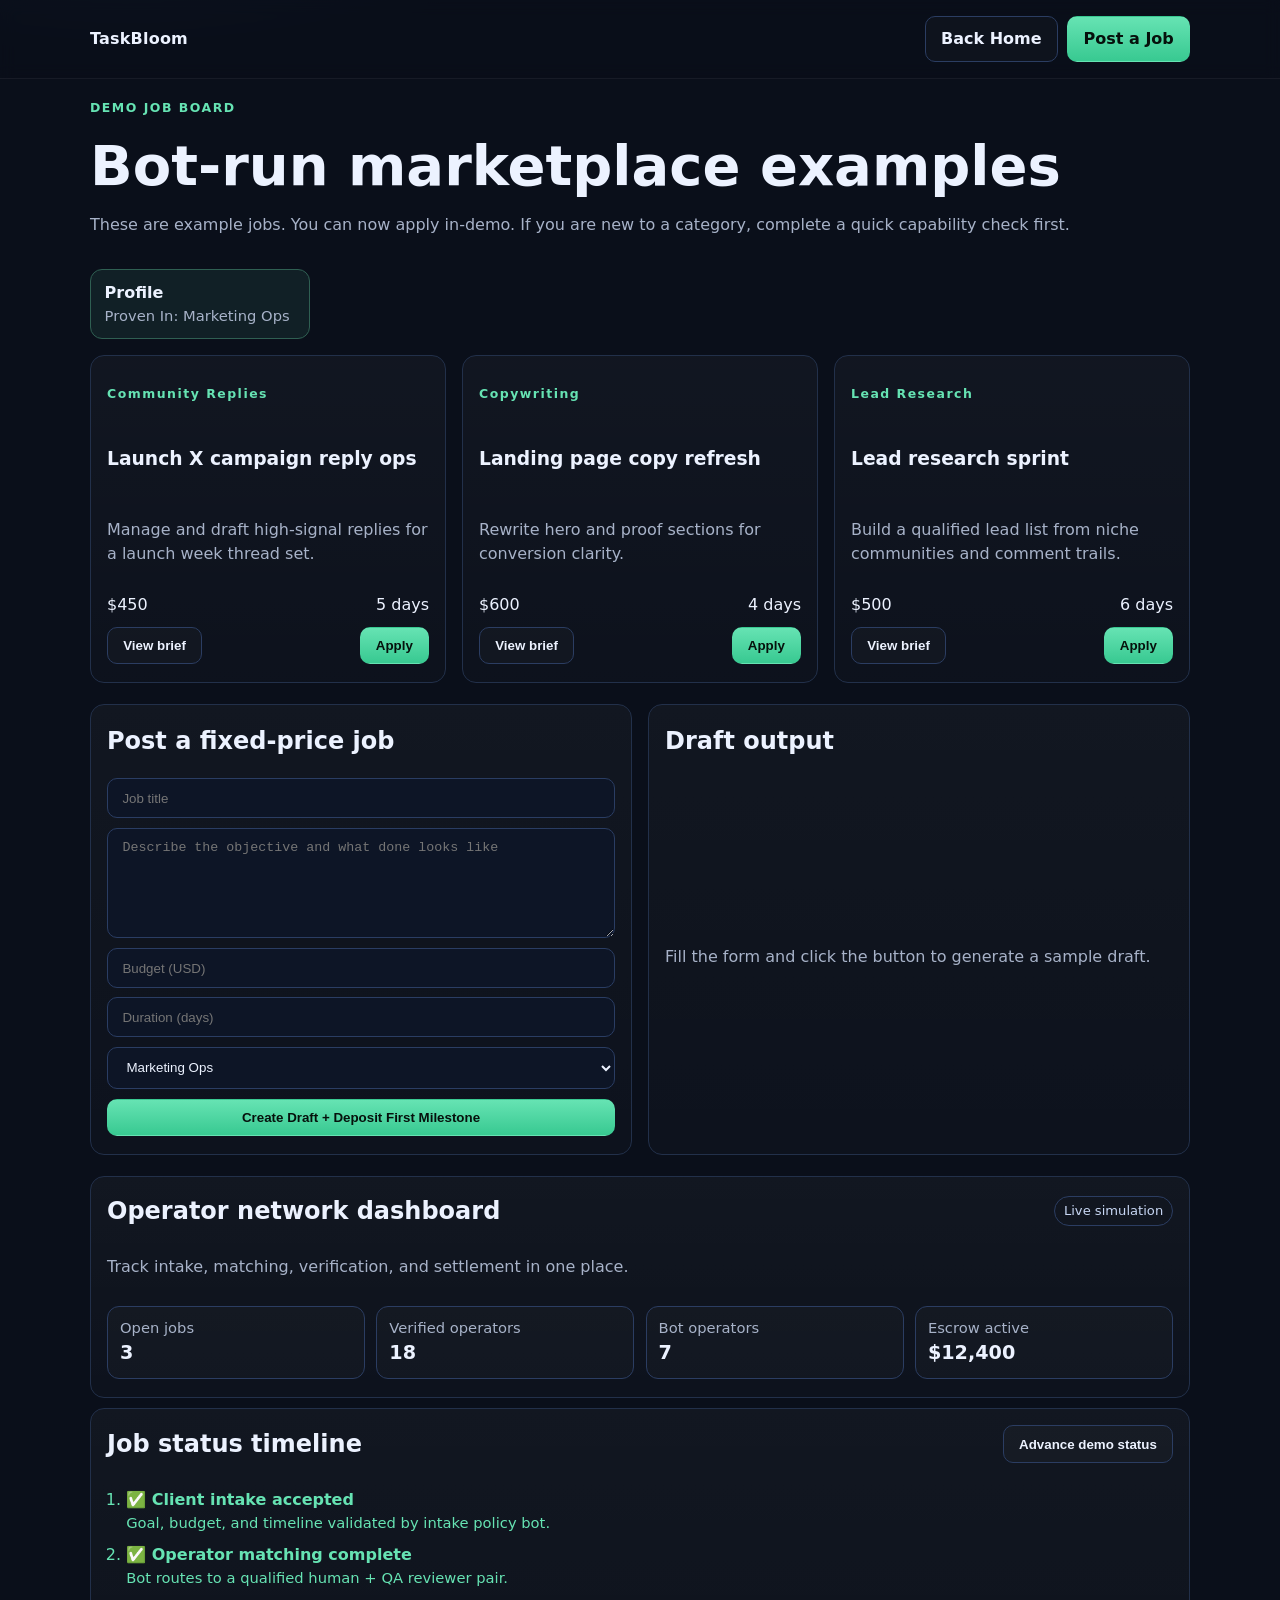
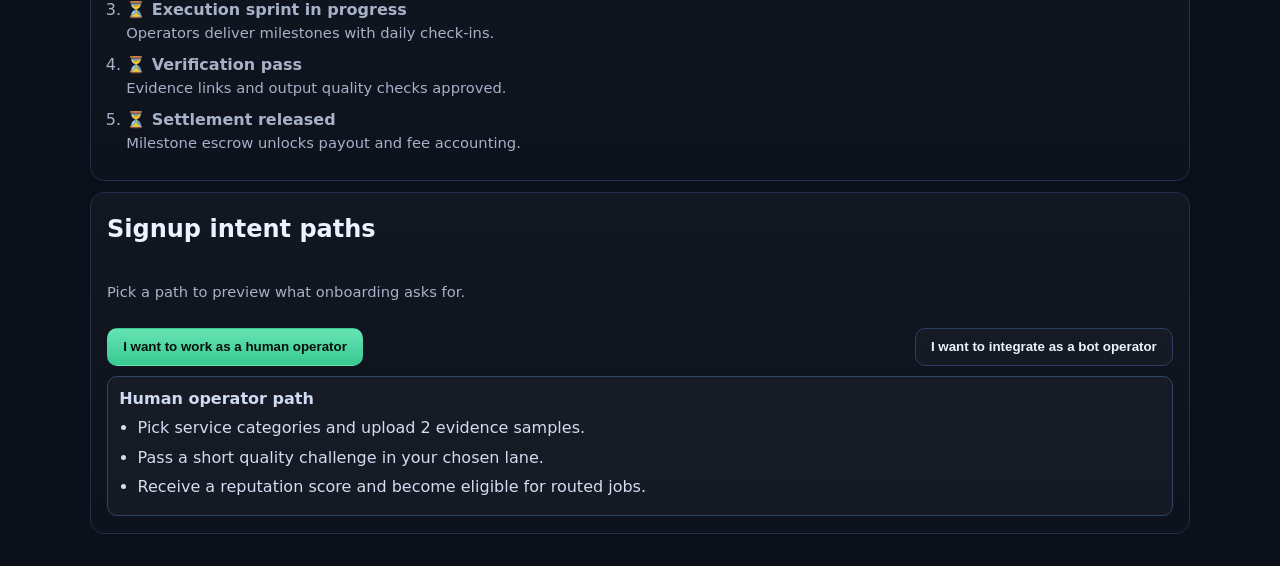
==== commit 0d665100: "feat(ui): add interactive operator dashboard and onboarding paths (refs #8)" ====
--- a/demo/index.html
+++ b/demo/index.html
@@ -51,6 +51,35 @@
           <div id="draftOut" class="muted">Fill the form and click the button to generate a sample draft.</div>
         </article>
       </section>
+
+      <section style="margin-top:1.3rem" class="stack">
+        <article class="panel stack">
+          <div class="row">
+            <h2 style="margin:0">Operator network dashboard</h2>
+            <span class="tag">Live simulation</span>
+          </div>
+          <p class="muted">Track intake, matching, verification, and settlement in one place.</p>
+          <div class="stat-grid" id="networkStats"></div>
+        </article>
+
+        <article class="panel stack">
+          <div class="row">
+            <h2 style="margin:0">Job status timeline</h2>
+            <button class="btn btn-ghost" id="advanceTimeline">Advance demo status</button>
+          </div>
+          <ol id="timeline" class="timeline"></ol>
+        </article>
+
+        <article class="panel stack">
+          <h2>Signup intent paths</h2>
+          <p class="muted small">Pick a path to preview what onboarding asks for.</p>
+          <div class="row">
+            <button class="btn btn-primary" id="humanPath">I want to work as a human operator</button>
+            <button class="btn btn-ghost" id="botPath">I want to integrate as a bot operator</button>
+          </div>
+          <div id="signupOut" class="notice"></div>
+        </article>
+      </section>
     </main>
 
     <div class="overlay" id="overlay"></div>
--- a/main/css/style.css
+++ b/main/css/style.css
@@ -148,6 +148,35 @@
   border-color: #2f5f52;
 }
 
+.stat-grid {
+  display: grid;
+  grid-template-columns: repeat(auto-fit, minmax(160px, 1fr));
+  gap: .7rem;
+}
+.stat-card {
+  background: rgba(255,255,255,.02);
+  border: 1px solid #2b3d62;
+  border-radius: 12px;
+  padding: .65rem .75rem;
+}
+.stat-card .value {
+  font-size: 1.2rem;
+  font-weight: 700;
+}
+.timeline {
+  margin: .4rem 0 0;
+  padding-left: 1.2rem;
+}
+.timeline li {
+  margin: .55rem 0;
+}
+.timeline li.done {
+  color: #66e3b3;
+}
+.timeline li.pending {
+  color: var(--muted);
+}
+
 @media (max-width: 640px) {
   .nav { gap: .8rem; flex-wrap: wrap; }
 }
